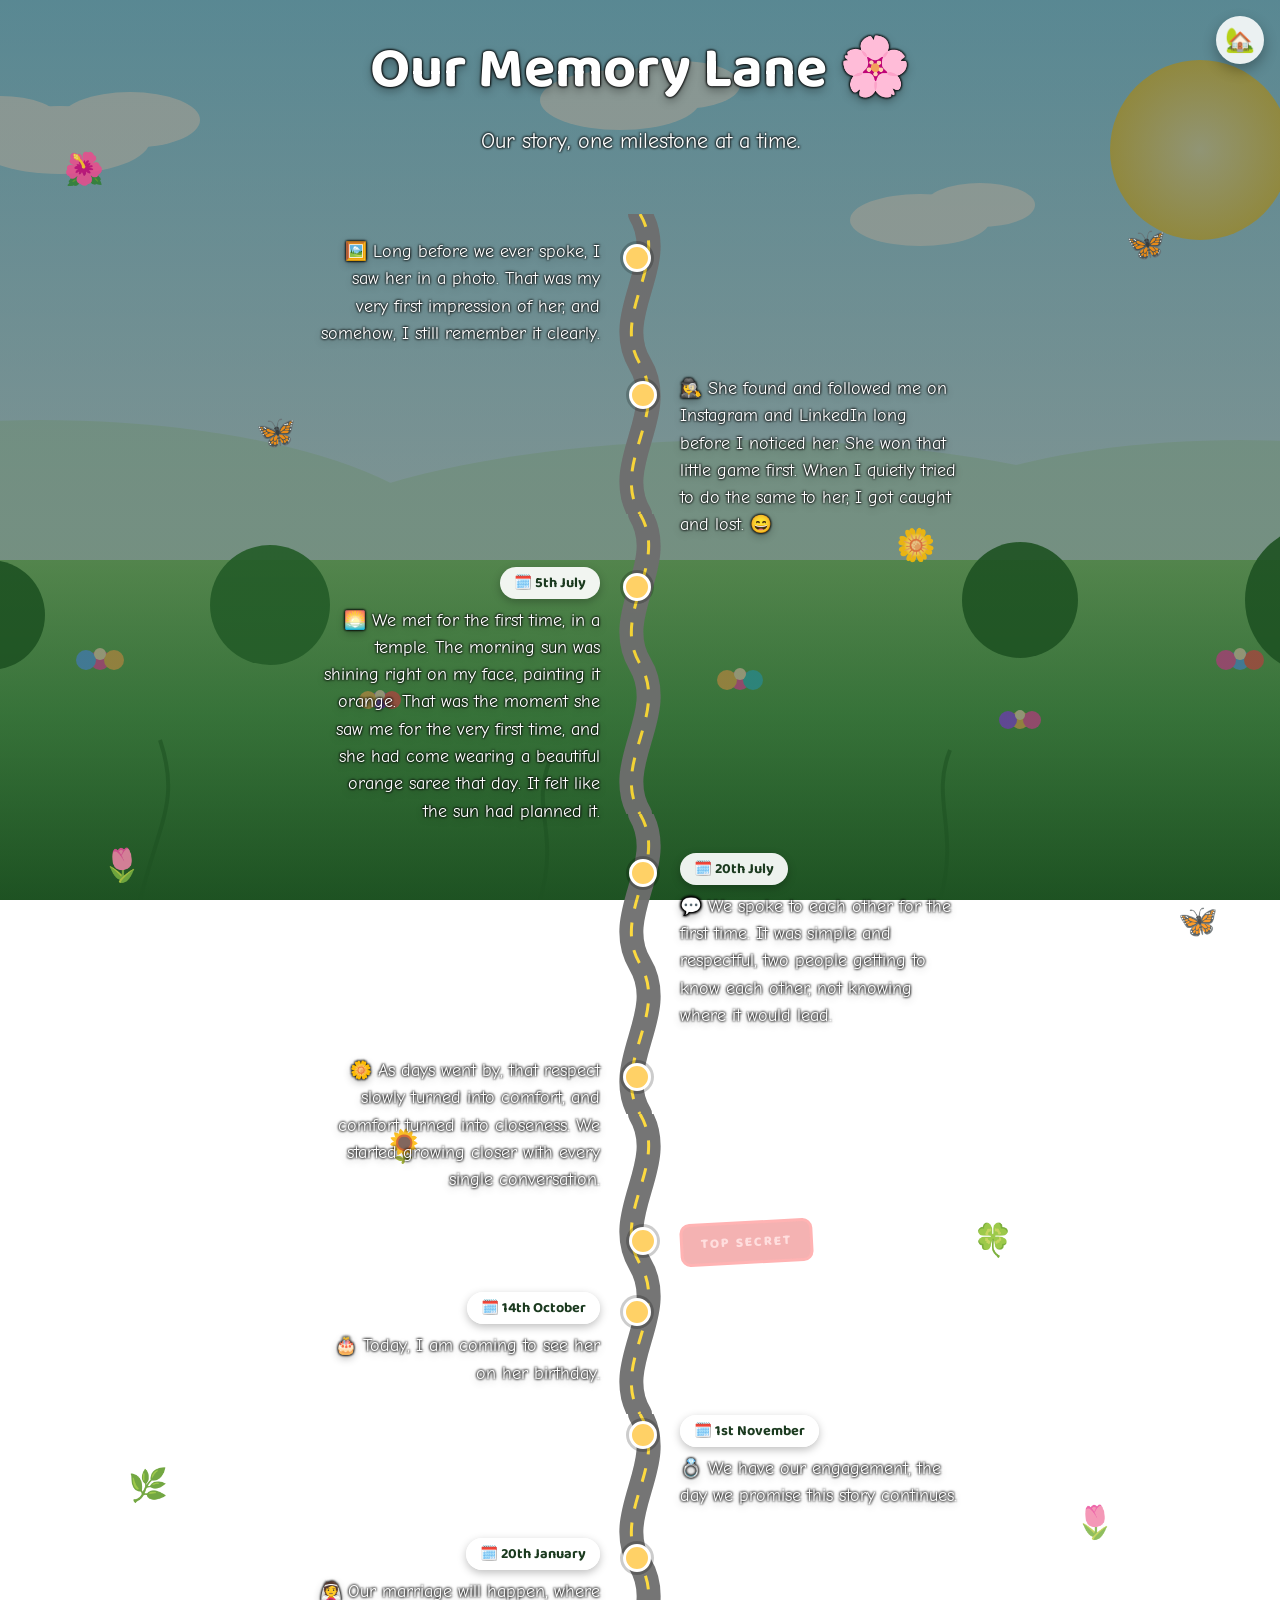
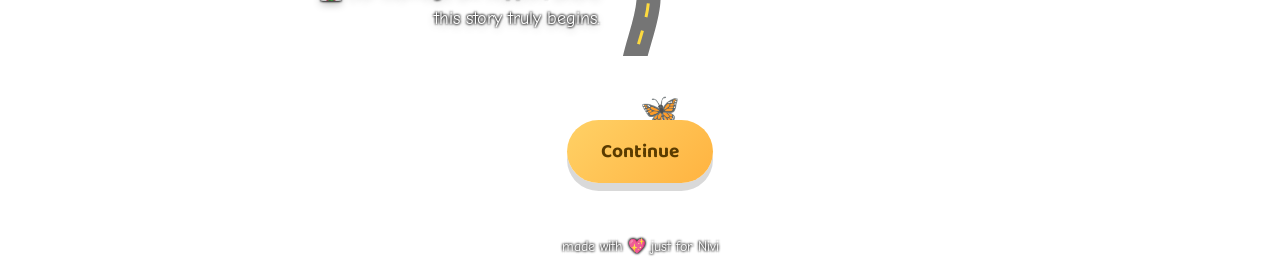
==== memories.html @ 4aebb15e "Add Nivedha's birthday + proposal wonderland site" ====
<!DOCTYPE html>
<html lang="en">
<head>
<meta charset="UTF-8" />
<meta name="viewport" content="width=device-width, initial-scale=1.0" />
<title>Our Memory Lane 🌸</title>
<link rel="stylesheet" href="css/style.css" />
</head>
<body>
  <a class="home-icon-btn" href="index.html" aria-label="Home">🏡</a>
  <span class="floaty" style="top:8%; left:5%;">🌺</span>
  <span class="floaty" style="top:12%; left:88%; animation-delay: 1s;">🦋</span>
  <span class="floaty" style="top:22%; left:20%; animation-delay: 1.8s;">🦋</span>
  <span class="floaty" style="top:28%; left:70%; animation-delay: 0.6s;">🌼</span>
  <span class="floaty" style="top:45%; left:8%; animation-delay: 2.2s;">🌷</span>
  <span class="floaty" style="top:48%; left:92%; animation-delay: 1.4s;">🦋</span>
  <span class="floaty" style="top:60%; left:30%; animation-delay: 0.9s;">🌻</span>
  <span class="floaty" style="top:65%; left:76%; animation-delay: 2.6s;">🍀</span>
  <span class="floaty" style="top:78%; left:10%; animation-delay: 2s;">🌿</span>
  <span class="floaty" style="top:80%; left:84%; animation-delay: 1.3s;">🌷</span>
  <span class="floaty" style="top:90%; left:50%; animation-delay: 0.3s;">🦋</span>

  <h1 class="wonder-title">Our Memory Lane 🌸</h1>
  <p class="wonder-subtitle">Our story, one milestone at a time.</p>

  <div class="timeline">
    <div class="timeline-item">
      <div class="timeline-content">
        <p>🖼️ Long before we ever spoke, I saw her in a photo. That was my very first impression
          of her, and somehow, I still remember it clearly.</p>
      </div>
    </div>

    <div class="timeline-item">
      <div class="timeline-content">
        <p>🕵️‍♀️ She found and followed me on Instagram and LinkedIn long before I noticed her.
          She won that little game first. When I quietly tried to do the same to her, I got caught
          and lost. 😄</p>
      </div>
    </div>

    <div class="timeline-item">
      <div class="timeline-content">
        <span class="timeline-date">🗓️ 5th July</span>
        <p>🌅 We met for the first time, in a temple. The morning sun was shining
          right on my face, painting it orange. That was the moment she saw me for the very first
          time, and she had come wearing a beautiful orange saree that day. It felt like the sun
          had planned it.</p>
      </div>
    </div>

    <div class="timeline-item">
      <div class="timeline-content">
        <span class="timeline-date">🗓️ 20th July</span>
        <p>💬 We spoke to each other for the first time. It was simple and
          respectful, two people getting to know each other, not knowing where it would lead.</p>
      </div>
    </div>

    <div class="timeline-item">
      <div class="timeline-content">
        <p>🌼 As days went by, that respect slowly turned into comfort, and comfort turned into
          closeness. We started growing closer with every single conversation.</p>
      </div>
    </div>

    <div class="timeline-item">
      <div class="timeline-content">
        <button type="button" class="secret-trigger" id="secret-trigger">Top Secret</button>
        <div class="secret-form" id="secret-form">
          <input type="password" inputmode="numeric" pattern="[0-9]*" maxlength="4" id="secret-password" class="secret-input" placeholder="4-digit code" />
          <button type="button" class="btn btn-next" id="secret-submit" style="padding:10px 20px; font-size:1rem;">Unlock</button>
          <p class="secret-error" id="secret-error" style="display:none;">Wrong password, try again.</p>
        </div>
        <div class="secret-content" id="secret-content">
          <span class="timeline-date">🗓️ 6th September</span>
          <p>🕵️ Our secret meet of Bangalore... 💕</p>
        </div>
      </div>
    </div>

    <div class="timeline-item">
      <div class="timeline-content">
        <span class="timeline-date">🗓️ 14th October</span>
        <p>🎂 Today, I am coming to see her on her birthday.</p>
      </div>
    </div>

    <div class="timeline-item">
      <div class="timeline-content">
        <span class="timeline-date">🗓️ 1st November</span>
        <p>💍 We have our engagement, the day we promise this story continues.</p>
      </div>
    </div>

    <div class="timeline-item">
      <div class="timeline-content">
        <span class="timeline-date">🗓️ 20th January</span>
        <p>👰 Our marriage will happen, where this story truly begins.</p>
      </div>
    </div>
  </div>

  <div class="wonder-card">
    <div class="button-row">
      <a class="btn btn-next" href="birthday.html">Continue</a>
    </div>
  </div>

  <footer class="wonder-footer">made with 💖 just for Nivi</footer>

  <script src="js/transitions.js"></script>
  <script>
    const secretTrigger = document.getElementById('secret-trigger');
    const secretForm = document.getElementById('secret-form');
    const secretContent = document.getElementById('secret-content');
    const secretPassword = document.getElementById('secret-password');
    const secretSubmit = document.getElementById('secret-submit');
    const secretError = document.getElementById('secret-error');
    const SECRET_PASSWORD = '0507';

    secretTrigger.addEventListener('click', () => {
      secretForm.style.display = 'flex';
      secretTrigger.style.display = 'none';
      secretPassword.focus();
    });

    function tryUnlock() {
      if (secretPassword.value.trim() === SECRET_PASSWORD) {
        secretForm.style.display = 'none';
        secretContent.classList.add('revealed');
      } else {
        secretError.style.display = 'block';
        secretPassword.value = '';
        secretPassword.focus();
      }
    }

    secretSubmit.addEventListener('click', tryUnlock);
    secretPassword.addEventListener('keydown', (evt) => {
      if (evt.key === 'Enter') {
        evt.preventDefault();
        tryUnlock();
      }
    });
  </script>
</body>
</html>
---- css/style.css ----
/* ===========================================================
   Wonderland Birthday + Proposal Site — shared theme
   =========================================================== */

@import url('https://fonts.googleapis.com/css2?family=Baloo+2:wght@500;700;800&family=Comic+Neue:wght@400;700&display=swap');

:root {
  --pink: #ff6fb5;
  --purple: #a66bff;
  --teal: #4ad7d1;
  --gold: #ffd166;
  --coral: #ff7a66;
  --sky: #aee9ff;
  --leaf: #4caf50;
  --leaf-dark: #2e7d32;
  --ink: #1b3a1f;
  --cream: #fbfff2;

  --gradient-rainbow: linear-gradient(
    to bottom,
    #bdeaff 0%,
    #d8f3c0 32%,
    #9bd98a 55%,
    #5cb85c 75%,
    #2e7d32 100%
  );
}

* {
  box-sizing: border-box;
}

html, body {
  margin: 0;
  padding: 0;
  min-height: 100%;
}

body {
  font-family: 'Comic Neue', 'Baloo 2', cursive, sans-serif;
  color: var(--cream);
  background:
    linear-gradient(rgba(10, 30, 15, 0.45), rgba(10, 30, 15, 0.45)),
    url('../assets/garden-bg.svg');
  background-size: cover;
  background-position: center bottom;
  background-repeat: no-repeat;
  background-attachment: fixed;
  animation: pageEnter 0.8s ease both;
  min-height: 100vh;
  width: 100%;
  overflow-x: hidden;
  display: flex;
  flex-direction: column;
  align-items: center;
  justify-content: center;
  text-align: center;
  padding: 24px 16px;
  position: relative;
}

/* Page enter / leave transition */
@keyframes pageEnter {
  from { opacity: 0; transform: translateY(18px) scale(0.98); }
  to { opacity: 1; transform: translateY(0) scale(1); }
}

body.page-leaving {
  animation: pageLeave 0.38s ease forwards !important;
  pointer-events: none;
}

@keyframes pageLeave {
  from { opacity: 1; transform: translateY(0) scale(1); }
  to { opacity: 0; transform: translateY(-18px) scale(0.98); }
}

h1, h2, h3 {
  font-family: 'Baloo 2', cursive;
  color: #ffffff;
  text-shadow:
    -1px -1px 2px rgba(0, 0, 0, 0.6),
    1px -1px 2px rgba(0, 0, 0, 0.6),
    -1px 1px 2px rgba(0, 0, 0, 0.6),
    1px 1px 2px rgba(0, 0, 0, 0.6),
    0 4px 10px rgba(0, 0, 0, 0.35);
}

.wonder-title {
  font-size: clamp(2rem, 6vw, 3.6rem);
  margin: 0 0 12px;
}

.wonder-subtitle {
  font-size: clamp(1rem, 2.6vw, 1.4rem);
  color: #ffffff;
  text-shadow:
    -1px -1px 2px rgba(0, 0, 0, 0.55),
    1px -1px 2px rgba(0, 0, 0, 0.55),
    -1px 1px 2px rgba(0, 0, 0, 0.55),
    1px 1px 2px rgba(0, 0, 0, 0.55);
  margin: 0 0 32px;
}

/* Floating decorative sparkles / clouds, reused across pages */
.floaty {
  position: absolute;
  font-size: 2rem;
  opacity: 0.85;
  animation: bob 6s ease-in-out infinite;
  pointer-events: none;
  user-select: none;
  z-index: 0;
}

@keyframes bob {
  0%, 100% { transform: translateY(0) rotate(0deg); }
  50% { transform: translateY(-24px) rotate(8deg); }
}

@keyframes sparkle {
  0%, 100% { opacity: 0.4; transform: scale(0.9); }
  50% { opacity: 1; transform: scale(1.15); }
}

/* Content block, no box, blends straight into the page */
.wonder-card {
  position: relative;
  z-index: 1;
  max-width: 600px;
  width: 100%;
  margin: 22px 0;
  padding: 0 8px;
}

.wonder-card p {
  font-size: 1.2rem;
  line-height: 1.6;
  color: #ffffff;
  text-shadow:
    -1px -1px 2px rgba(0, 0, 0, 0.55),
    1px -1px 2px rgba(0, 0, 0, 0.55),
    -1px 1px 2px rgba(0, 0, 0, 0.55),
    1px 1px 2px rgba(0, 0, 0, 0.55),
    0 3px 8px rgba(0, 0, 0, 0.3);
  margin: 0;
}

/* Roadmap / timeline layout for the memory lane page */
.timeline {
  position: relative;
  z-index: 1;
  max-width: 720px;
  width: 100%;
  margin: 28px auto;
  padding: 10px 0;
}

/* The winding "road trip" line running down the middle */
.timeline::before {
  content: '';
  position: absolute;
  left: 50%;
  top: 0;
  bottom: 0;
  width: 60px;
  background-image: url('../assets/road-pattern.svg');
  background-repeat: repeat-y;
  background-size: 60px 300px;
  transform: translateX(-50%);
  opacity: 0.95;
}

.timeline-item {
  position: relative;
  width: 50%;
  padding: 14px 40px;
  box-sizing: border-box;
}

.timeline-item:nth-child(odd) {
  left: 0;
  text-align: right;
}

.timeline-item:nth-child(even) {
  left: 50%;
  text-align: left;
}

.timeline-item::after {
  content: '';
  position: absolute;
  top: 20px;
  width: 22px;
  height: 22px;
  border-radius: 50%;
  background: var(--gold);
  border: 3px solid #ffffff;
  box-shadow: 0 0 0 3px rgba(0, 0, 0, 0.2);
  z-index: 2;
}

.timeline-item:nth-child(odd)::after {
  right: -11px;
}

.timeline-item:nth-child(even)::after {
  left: -11px;
}

.timeline-date {
  display: inline-block;
  background: rgba(255, 255, 255, 0.92);
  color: var(--ink);
  font-family: 'Baloo 2', cursive;
  font-weight: 700;
  font-size: 0.9rem;
  padding: 4px 14px;
  border-radius: 999px;
  margin-bottom: 8px;
  box-shadow: 0 3px 8px rgba(0, 0, 0, 0.25);
}

.timeline-content p {
  font-size: 1.1rem;
  line-height: 1.55;
  color: #ffffff;
  text-shadow:
    -1px -1px 2px rgba(0, 0, 0, 0.55),
    1px -1px 2px rgba(0, 0, 0, 0.55),
    -1px 1px 2px rgba(0, 0, 0, 0.55),
    1px 1px 2px rgba(0, 0, 0, 0.55),
    0 3px 8px rgba(0, 0, 0, 0.3);
  margin: 0;
}

/* Top secret timeline item: visible trigger, hidden content until unlocked */
.secret-trigger {
  display: inline-block;
  font-family: 'Baloo 2', cursive;
  font-weight: 800;
  letter-spacing: 2px;
  text-transform: uppercase;
  color: #ffdede;
  background: rgba(224, 36, 36, 0.35);
  border: 3px solid #ffb3b3;
  border-radius: 10px;
  padding: 8px 18px;
  cursor: pointer;
  transform: rotate(-3deg);
}

.secret-trigger:hover {
  transform: rotate(0deg) scale(1.04);
}

.secret-form {
  display: none;
  margin-top: 12px;
  flex-wrap: wrap;
  gap: 8px;
  align-items: center;
  justify-content: inherit;
}

.secret-input {
  font-family: 'Baloo 2', cursive;
  font-size: 1.1rem;
  padding: 10px 14px;
  border-radius: 10px;
  border: none;
  width: 130px;
  text-align: center;
  letter-spacing: 4px;
}

.secret-error {
  width: 100%;
  color: #ffd1d1;
  font-size: 0.9rem;
  margin: 4px 0 0;
}

.secret-content {
  display: none;
  margin-top: 12px;
}

.secret-content.revealed {
  display: block;
}

/* Looping name swap (Nivedha <-> Nivi) */
.name-loop {
  display: inline-block;
  transition: opacity 0.5s ease;
}

/* Buttons */
.btn {
  font-family: 'Baloo 2', cursive;
  font-size: 1.2rem;
  font-weight: 700;
  padding: 16px 34px;
  border: none;
  border-radius: 999px;
  cursor: pointer;
  margin: 10px;
  text-decoration: none;
  display: inline-block;
  box-shadow: 0 8px 0 rgba(0, 0, 0, 0.15);
  transition: transform 0.15s ease, box-shadow 0.15s ease;
}

.btn:active {
  transform: translateY(6px);
  box-shadow: 0 2px 0 rgba(0, 0, 0, 0.15);
}

.btn-yes {
  background: linear-gradient(135deg, #7af7a0, #2bd673);
  color: #0d4a26;
  animation: pulse 1.6s ease-in-out infinite;
}

.btn-yes:hover {
  transform: scale(1.08);
}

/* Fixed top-right home icon (logo only, no label) */
.home-icon-btn {
  position: fixed;
  top: 16px;
  right: 16px;
  z-index: 950;
  width: 48px;
  height: 48px;
  border-radius: 50%;
  display: flex;
  align-items: center;
  justify-content: center;
  background: rgba(255, 255, 255, 0.88);
  font-size: 1.5rem;
  text-decoration: none;
  box-shadow: 0 6px 14px rgba(0, 0, 0, 0.3);
  transition: transform 0.2s ease;
}

.home-icon-btn:hover {
  transform: scale(1.1);
}

/* Subtle skip link */
.skip-link {
  display: inline-block;
  margin-top: 6px;
  font-size: 0.95rem;
  color: #ffffff;
  text-shadow:
    -1px -1px 2px rgba(0, 0, 0, 0.55),
    1px -1px 2px rgba(0, 0, 0, 0.55),
    -1px 1px 2px rgba(0, 0, 0, 0.55),
    1px 1px 2px rgba(0, 0, 0, 0.55);
  text-decoration: none;
  opacity: 0.85;
  cursor: pointer;
}

.skip-link:hover {
  opacity: 1;
}

@keyframes pulse {
  0%, 100% { box-shadow: 0 8px 0 rgba(0,0,0,0.15), 0 0 0 0 rgba(43, 214, 115, 0.6); }
  50% { box-shadow: 0 8px 0 rgba(0,0,0,0.15), 0 0 0 14px rgba(43, 214, 115, 0); }
}

.btn-no {
  background: linear-gradient(135deg, #ff9a9a, #ff5c5c);
  color: #5c0d0d;
  z-index: 50;
}

.btn-next {
  background: linear-gradient(135deg, var(--gold), #ffb340);
  color: #5a3b00;
}

.btn-next:hover {
  transform: scale(1.06);
}

.btn-home {
  background: linear-gradient(135deg, #cfe8ff, #8fc9ff);
  color: #0d3a5a;
}

.btn-home:hover {
  transform: scale(1.06);
}

.btn[disabled] {
  opacity: 0.4;
  cursor: not-allowed;
  animation: none;
}

.button-row {
  display: flex;
  flex-wrap: wrap;
  justify-content: center;
  align-items: center;
  gap: 8px;
  position: relative;
  min-height: 90px;
}

.button-row-stack {
  display: flex;
  flex-direction: column;
  align-items: center;
  justify-content: flex-start;
  gap: 4px;
  position: relative;
  min-height: 170px;
}

/* Confetti particle */
.confetti-piece {
  position: fixed;
  top: -5vh;
  z-index: 999;
  pointer-events: none;
  will-change: transform, opacity;
  animation-name: confetti-fall;
  animation-timing-function: ease-in;
  animation-fill-mode: forwards;
}

@keyframes confetti-fall {
  0% {
    transform: translateY(0) rotate(0deg);
    opacity: 1;
  }
  100% {
    transform: translateY(110vh) rotate(540deg);
    opacity: 0.9;
  }
}

/* Reveal overlay (proposal page) */
.reveal-overlay {
  position: fixed;
  inset: 0;
  display: none;
  align-items: center;
  justify-content: center;
  background: radial-gradient(circle at center, rgba(166, 107, 255, 0.96), rgba(58, 43, 86, 0.98));
  z-index: 900;
  text-align: center;
  padding: 24px;
  overflow: hidden;
}

.reveal-content {
  position: relative;
  z-index: 2;
}

.reveal-overlay.show {
  display: flex;
  animation: fadeIn 0.6s ease;
}

@keyframes fadeIn {
  from { opacity: 0; }
  to { opacity: 1; }
}

.reveal-ring {
  font-size: 5rem;
  display: block;
  animation: ringSpin 2.4s ease-in-out infinite;
  margin-bottom: 12px;
}

@keyframes ringSpin {
  0%, 100% { transform: rotate(-12deg) scale(1); }
  50% { transform: rotate(12deg) scale(1.1); }
}

.reveal-text {
  color: var(--cream);
  font-family: 'Baloo 2', cursive;
  font-size: clamp(1.6rem, 5vw, 2.6rem);
  margin: 8px 0;
  text-shadow: 0 3px 0 rgba(0,0,0,0.25);
}

/* Decorative nickname watermark scattered across the reveal screen */
.nickname-wall {
  position: absolute;
  inset: 0;
  z-index: 1;
  pointer-events: none;
}

.nickname-wall span {
  position: absolute;
  font-family: 'Baloo 2', cursive;
  font-size: clamp(1rem, 3vw, 1.6rem);
  font-weight: 700;
  color: rgba(255, 255, 255, 0.3);
  text-transform: capitalize;
  white-space: nowrap;
}

footer.wonder-footer {
  margin-top: 20px;
  font-size: 0.9rem;
  color: #ffffff;
  text-shadow:
    -1px -1px 2px rgba(0, 0, 0, 0.55),
    1px -1px 2px rgba(0, 0, 0, 0.55),
    -1px 1px 2px rgba(0, 0, 0, 0.55),
    1px 1px 2px rgba(0, 0, 0, 0.55);
  opacity: 0.95;
  position: relative;
  z-index: 1;
}

/* Birthday cake (pure CSS) */
.cake {
  position: relative;
  width: 180px;
  margin: 20px auto 40px;
}

.cake .layer {
  background: var(--coral);
  border-radius: 14px;
  margin: 0 auto;
}

.cake .layer-bottom {
  width: 180px;
  height: 50px;
  background: #ffb6c9;
}

.cake .layer-middle {
  width: 140px;
  height: 40px;
  background: #ff8fb3;
  margin-top: -6px;
}

.cake .layer-top {
  width: 100px;
  height: 34px;
  background: #ff6fb5;
  margin-top: -6px;
}

.candle {
  position: absolute;
  top: -46px;
  left: 50%;
  transform: translateX(-50%);
  width: 6px;
  height: 36px;
  background: var(--gold);
  border-radius: 3px;
}

.flame {
  position: absolute;
  top: -16px;
  left: 50%;
  transform: translateX(-50%);
  width: 10px;
  height: 16px;
  background: radial-gradient(circle, #fff6a0, #ff7a00);
  border-radius: 50% 50% 50% 50% / 60% 60% 40% 40%;
  animation: flicker 0.6s ease-in-out infinite alternate;
}

@keyframes flicker {
  0% { transform: translateX(-50%) scale(1) rotate(-3deg); }
  100% { transform: translateX(-50%) scale(1.15) rotate(3deg); }
}

/* Balloons */
.balloons {
  position: fixed;
  inset: 0;
  pointer-events: none;
  overflow: hidden;
  z-index: 0;
}

.balloon {
  position: absolute;
  bottom: -120px;
  font-size: 3.2rem;
  animation: floatUp 9s linear infinite;
}

@keyframes floatUp {
  0% { transform: translateY(0) translateX(0); opacity: 1; }
  100% { transform: translateY(-120vh) translateX(20px); opacity: 0.9; }
}

@media (max-width: 480px) {
  body {
    background-attachment: scroll;
  }
  .wonder-card {
    padding: 0 6px;
  }
  .wonder-card p {
    font-size: 1.05rem;
  }
  .btn {
    font-size: 1rem;
    padding: 12px 22px;
  }
  .floaty {
    font-size: 1.4rem;
  }
  .cake {
    width: 150px;
  }
  .cake .layer-bottom {
    width: 150px;
  }
  .home-icon-btn {
    width: 40px;
    height: 40px;
    font-size: 1.2rem;
    top: 10px;
    right: 10px;
  }
  .timeline::before {
    left: 20px;
    width: 36px;
    background-size: 36px 180px;
  }
  .timeline-item {
    width: 100%;
    left: 0 !important;
    text-align: left !important;
    padding: 14px 16px 14px 48px;
  }
  .timeline-item::after {
    left: 11px !important;
    right: auto !important;
  }
}
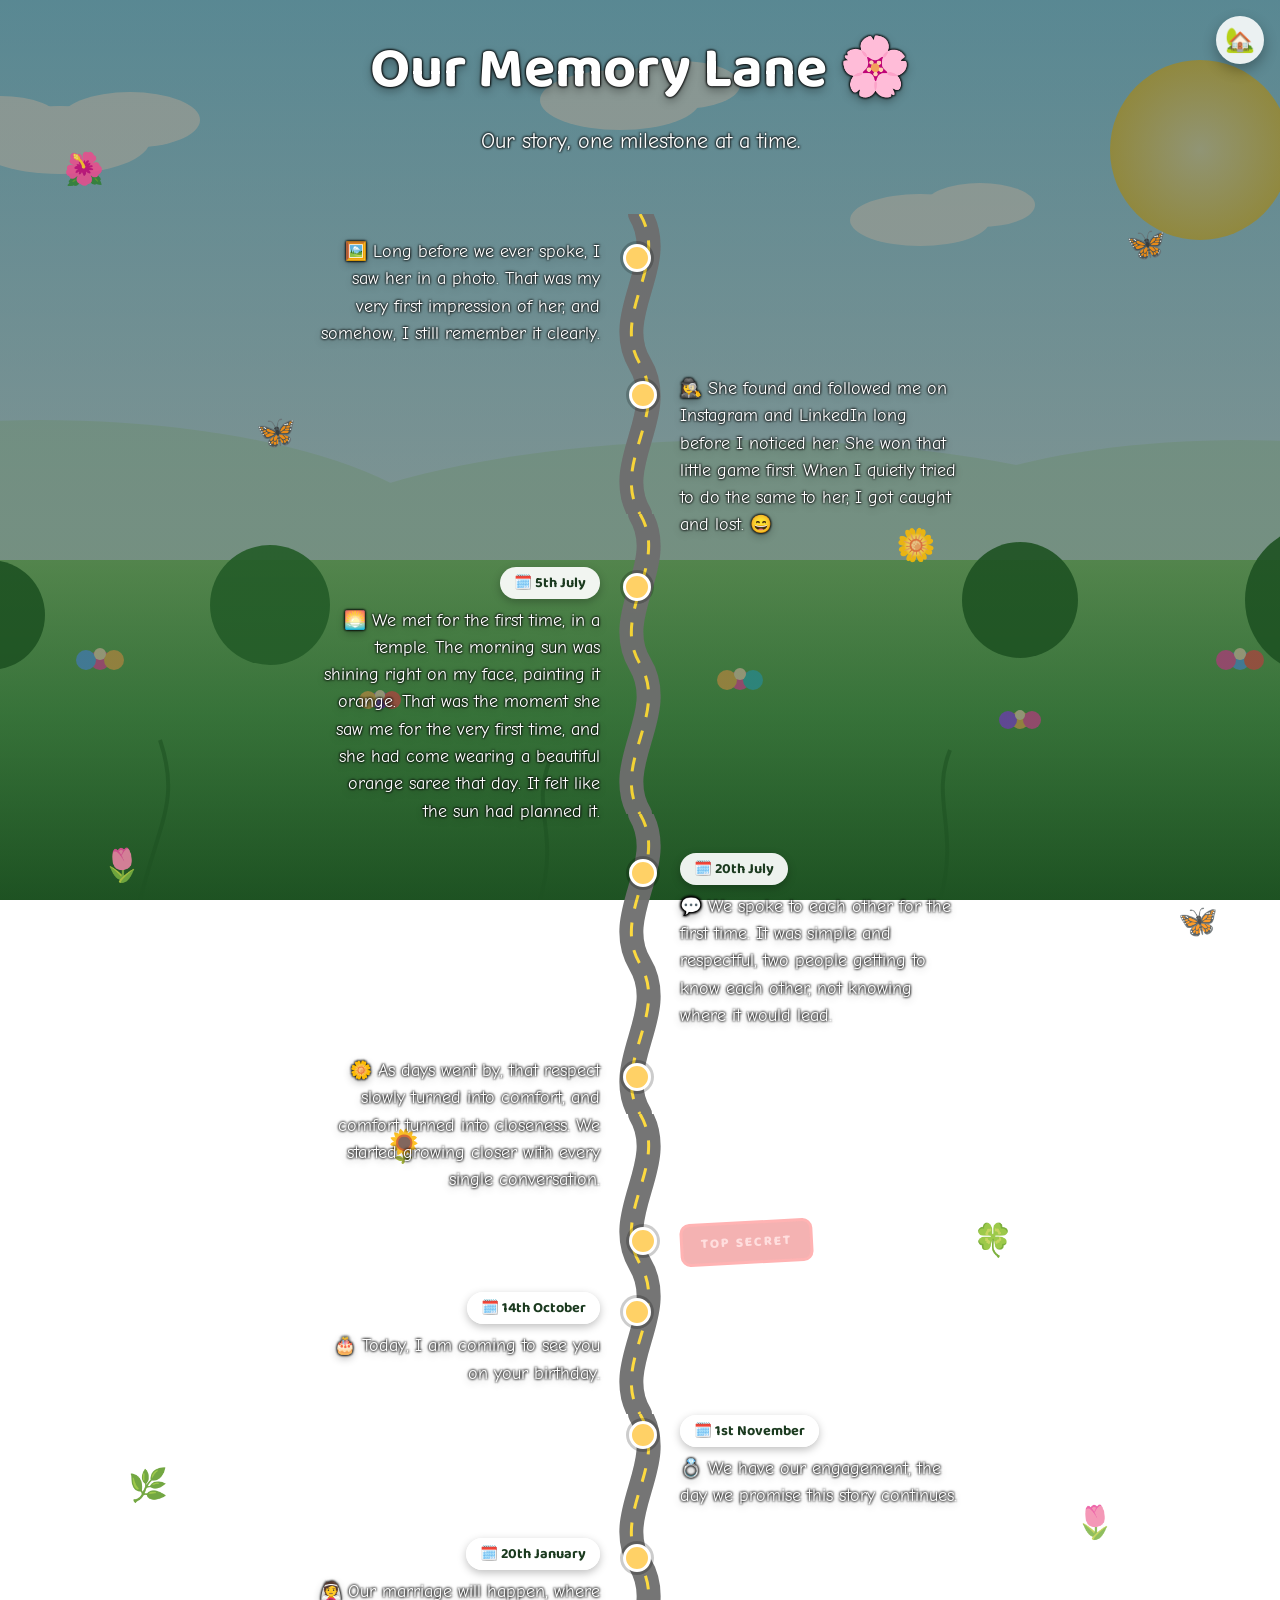
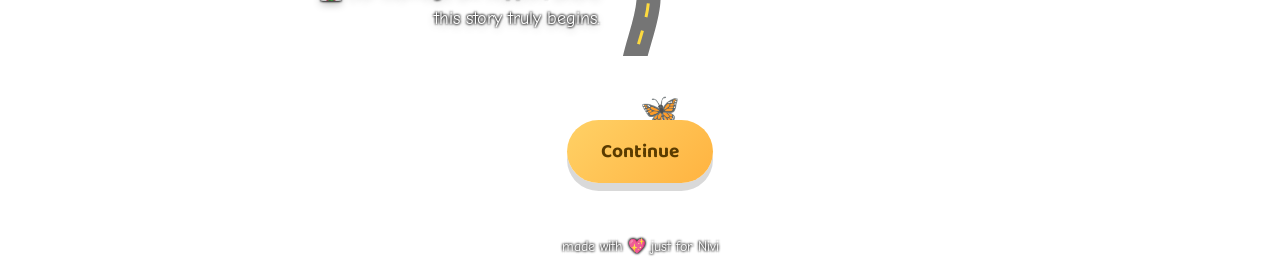
==== commit d96e38a2: "Tweak nickname watermark, add secret hint, redesign memory timeline" ====
--- a/memories.html
+++ b/memories.html
@@ -68,6 +68,7 @@
       <div class="timeline-content">
         <button type="button" class="secret-trigger" id="secret-trigger">Top Secret</button>
         <div class="secret-form" id="secret-form">
+          <p class="secret-hint">Hint: "Na unna vida vellai ah therinja day"</p>
           <input type="password" inputmode="numeric" pattern="[0-9]*" maxlength="4" id="secret-password" class="secret-input" placeholder="4-digit code" />
           <button type="button" class="btn btn-next" id="secret-submit" style="padding:10px 20px; font-size:1rem;">Unlock</button>
           <p class="secret-error" id="secret-error" style="display:none;">Wrong password, try again.</p>
@@ -82,7 +83,7 @@
     <div class="timeline-item">
       <div class="timeline-content">
         <span class="timeline-date">🗓️ 14th October</span>
-        <p>🎂 Today, I am coming to see her on her birthday.</p>
+        <p>🎂 Today, I am coming to see you on your birthday.</p>
       </div>
     </div>
 
--- a/css/style.css
+++ b/css/style.css
@@ -264,6 +264,20 @@
   justify-content: inherit;
 }
 
+.secret-hint {
+  width: 100%;
+  font-size: 0.9rem;
+  font-style: italic;
+  color: #ffffff;
+  opacity: 0.85;
+  text-shadow:
+    -1px -1px 2px rgba(0, 0, 0, 0.5),
+    1px -1px 2px rgba(0, 0, 0, 0.5),
+    -1px 1px 2px rgba(0, 0, 0, 0.5),
+    1px 1px 2px rgba(0, 0, 0, 0.5);
+  margin: 0 0 4px;
+}
+
 .secret-input {
   font-family: 'Baloo 2', cursive;
   font-size: 1.1rem;
@@ -511,7 +525,13 @@
   font-family: 'Baloo 2', cursive;
   font-size: clamp(1rem, 3vw, 1.6rem);
   font-weight: 700;
-  color: rgba(255, 255, 255, 0.3);
+  color: #ffffff;
+  opacity: 0.28;
+  text-shadow:
+    -1px -1px 2px rgba(0, 0, 0, 0.2),
+    1px -1px 2px rgba(0, 0, 0, 0.2),
+    -1px 1px 2px rgba(0, 0, 0, 0.2),
+    1px 1px 2px rgba(0, 0, 0, 0.2);
   text-transform: capitalize;
   white-space: nowrap;
 }
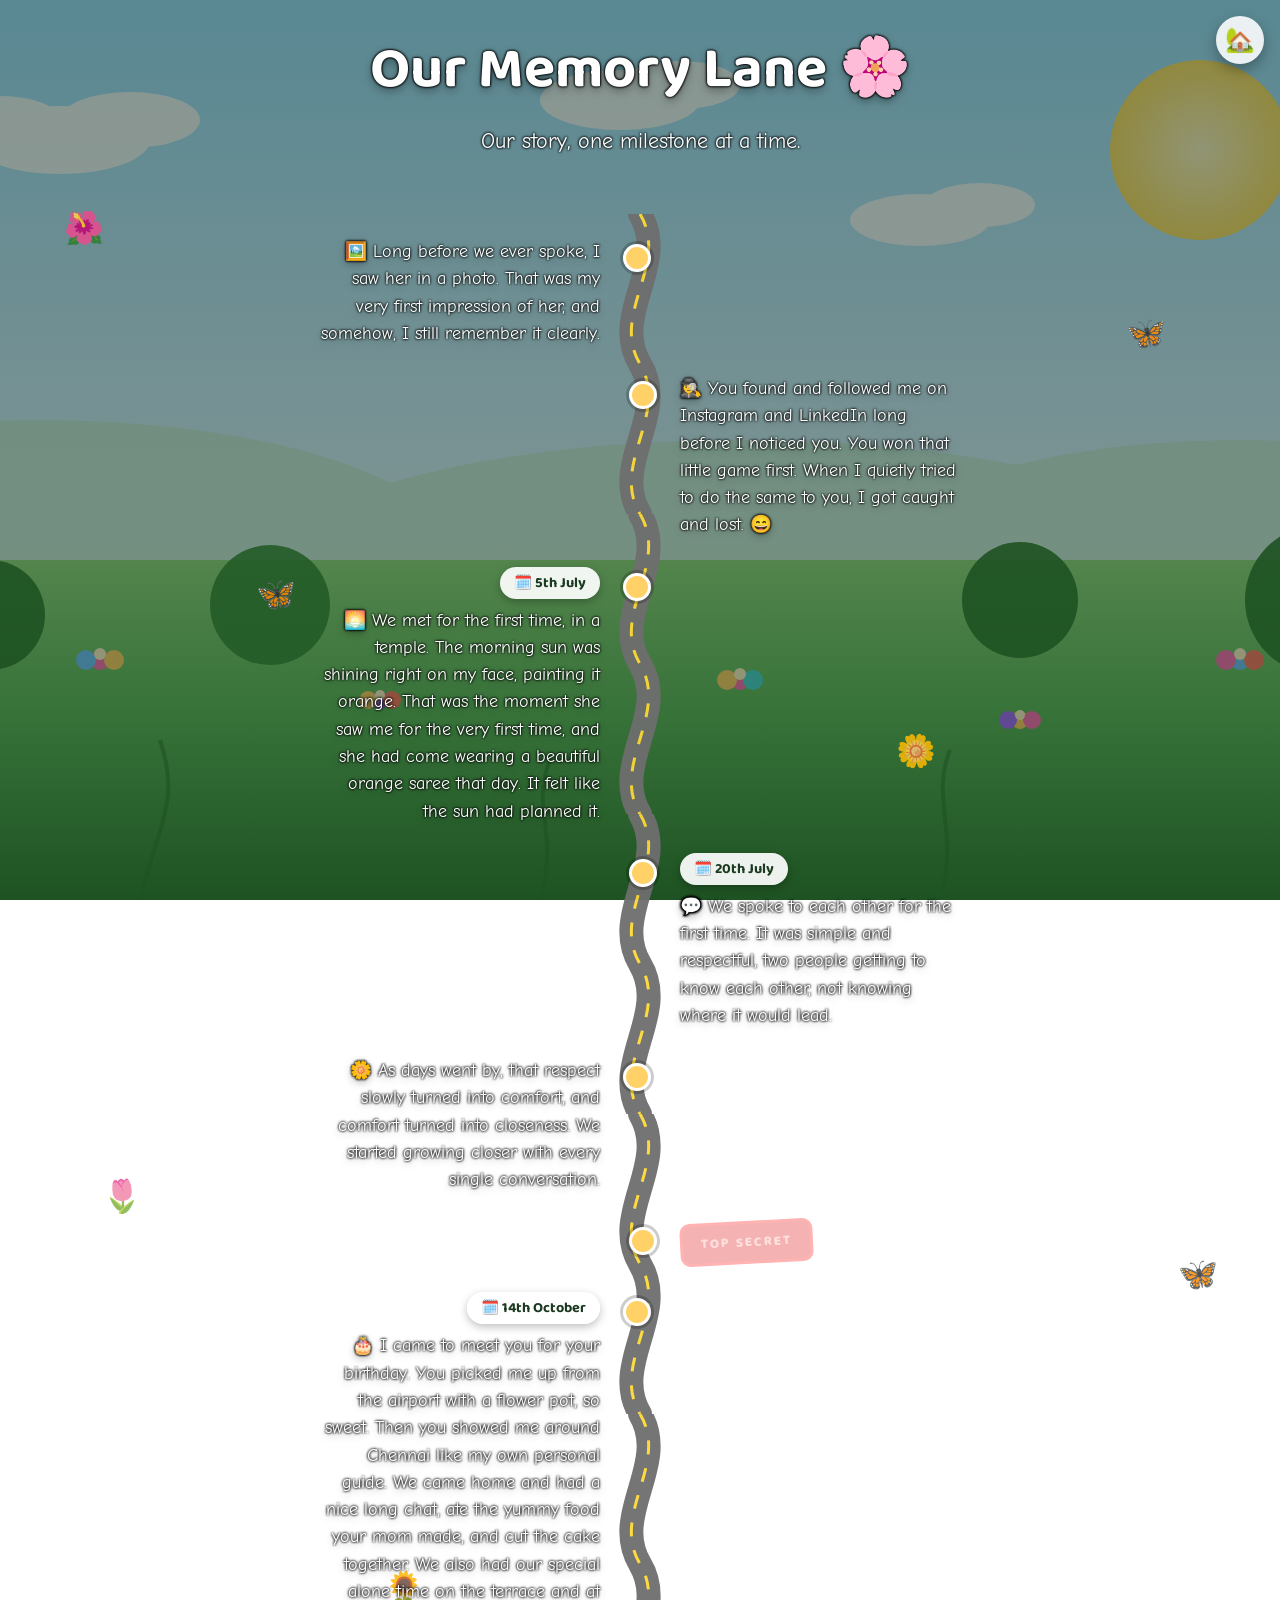
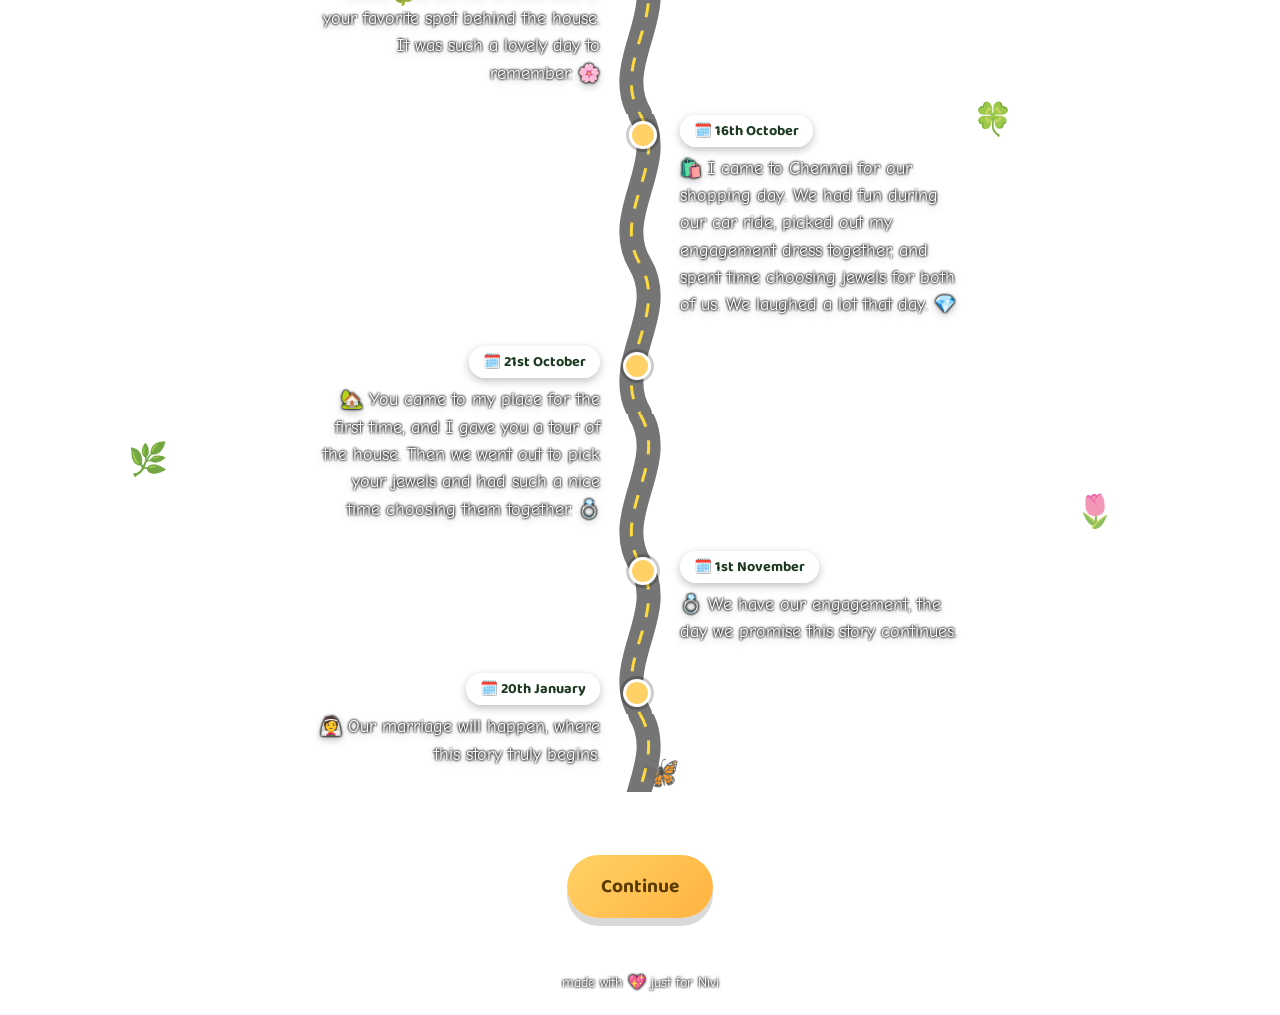
==== commit 6fa629c4: "Add secret freeze-and-click popup for proposal button, update timeline memories" ====
--- a/memories.html
+++ b/memories.html
@@ -33,8 +33,8 @@
 
     <div class="timeline-item">
       <div class="timeline-content">
-        <p>🕵️‍♀️ She found and followed me on Instagram and LinkedIn long before I noticed her.
-          She won that little game first. When I quietly tried to do the same to her, I got caught
+        <p>🕵️‍♀️ You found and followed me on Instagram and LinkedIn long before I noticed you.
+          You won that little game first. When I quietly tried to do the same to you, I got caught
           and lost. 😄</p>
       </div>
     </div>
@@ -75,7 +75,7 @@
         </div>
         <div class="secret-content" id="secret-content">
           <span class="timeline-date">🗓️ 6th September</span>
-          <p>🕵️ Our secret meet of Bangalore... 💕</p>
+          <p>🕵️ Our secret meetup on Bangalore... 💕</p>
         </div>
       </div>
     </div>
@@ -83,7 +83,21 @@
     <div class="timeline-item">
       <div class="timeline-content">
         <span class="timeline-date">🗓️ 14th October</span>
-        <p>🎂 Today, I am coming to see you on your birthday.</p>
+        <p>🎂 I came to meet you for your birthday. You picked me up from the airport with a flower pot, so sweet. Then you showed me around Chennai like my own personal guide. We came home and had a nice long chat, ate the yummy food your mom made, and cut the cake together. We also had our special alone time on the terrace and at your favorite spot behind the house. It was such a lovely day to remember. 🌸</p>
+      </div>
+    </div>
+
+    <div class="timeline-item">
+      <div class="timeline-content">
+        <span class="timeline-date">🗓️ 16th October</span>
+        <p>🛍️ I came to Chennai for our shopping day. We had fun during our car ride, picked out my engagement dress together, and spent time choosing jewels for both of us. We laughed a lot that day. 💎</p>
+      </div>
+    </div>
+
+    <div class="timeline-item">
+      <div class="timeline-content">
+        <span class="timeline-date">🗓️ 21st October</span>
+        <p>🏡 You came to my place for the first time, and I gave you a tour of the house. Then we went out to pick your jewels and had such a nice time choosing them together. 💍</p>
       </div>
     </div>
 
--- a/css/style.css
+++ b/css/style.css
@@ -512,6 +512,45 @@
   text-shadow: 0 3px 0 rgba(0,0,0,0.25);
 }
 
+/* Secret popup (proposal page, dev-only trigger) */
+.secret-popup-overlay {
+  position: fixed;
+  inset: 0;
+  display: none;
+  align-items: center;
+  justify-content: center;
+  background: rgba(58, 43, 86, 0.85);
+  z-index: 950;
+  padding: 24px;
+}
+
+.secret-popup-overlay.show {
+  display: flex;
+  animation: fadeIn 0.3s ease;
+}
+
+.secret-popup-box {
+  background: var(--cream, #fff8ef);
+  border-radius: 18px;
+  padding: 28px 24px;
+  max-width: 360px;
+  width: 100%;
+  text-align: center;
+  box-shadow: 0 12px 30px rgba(0, 0, 0, 0.35);
+}
+
+.secret-popup-text {
+  font-family: 'Baloo 2', cursive;
+  font-size: 1.3rem;
+  font-weight: 700;
+  color: #3a2b56;
+  margin: 0 0 18px;
+}
+
+.secret-popup-ok {
+  min-width: 120px;
+}
+
 /* Decorative nickname watermark scattered across the reveal screen */
 .nickname-wall {
   position: absolute;
@@ -548,6 +587,9 @@
   opacity: 0.95;
   position: relative;
   z-index: 1;
+  user-select: none;
+  -webkit-user-select: none;
+  -webkit-touch-callout: none;
 }
 
 /* Birthday cake (pure CSS) */
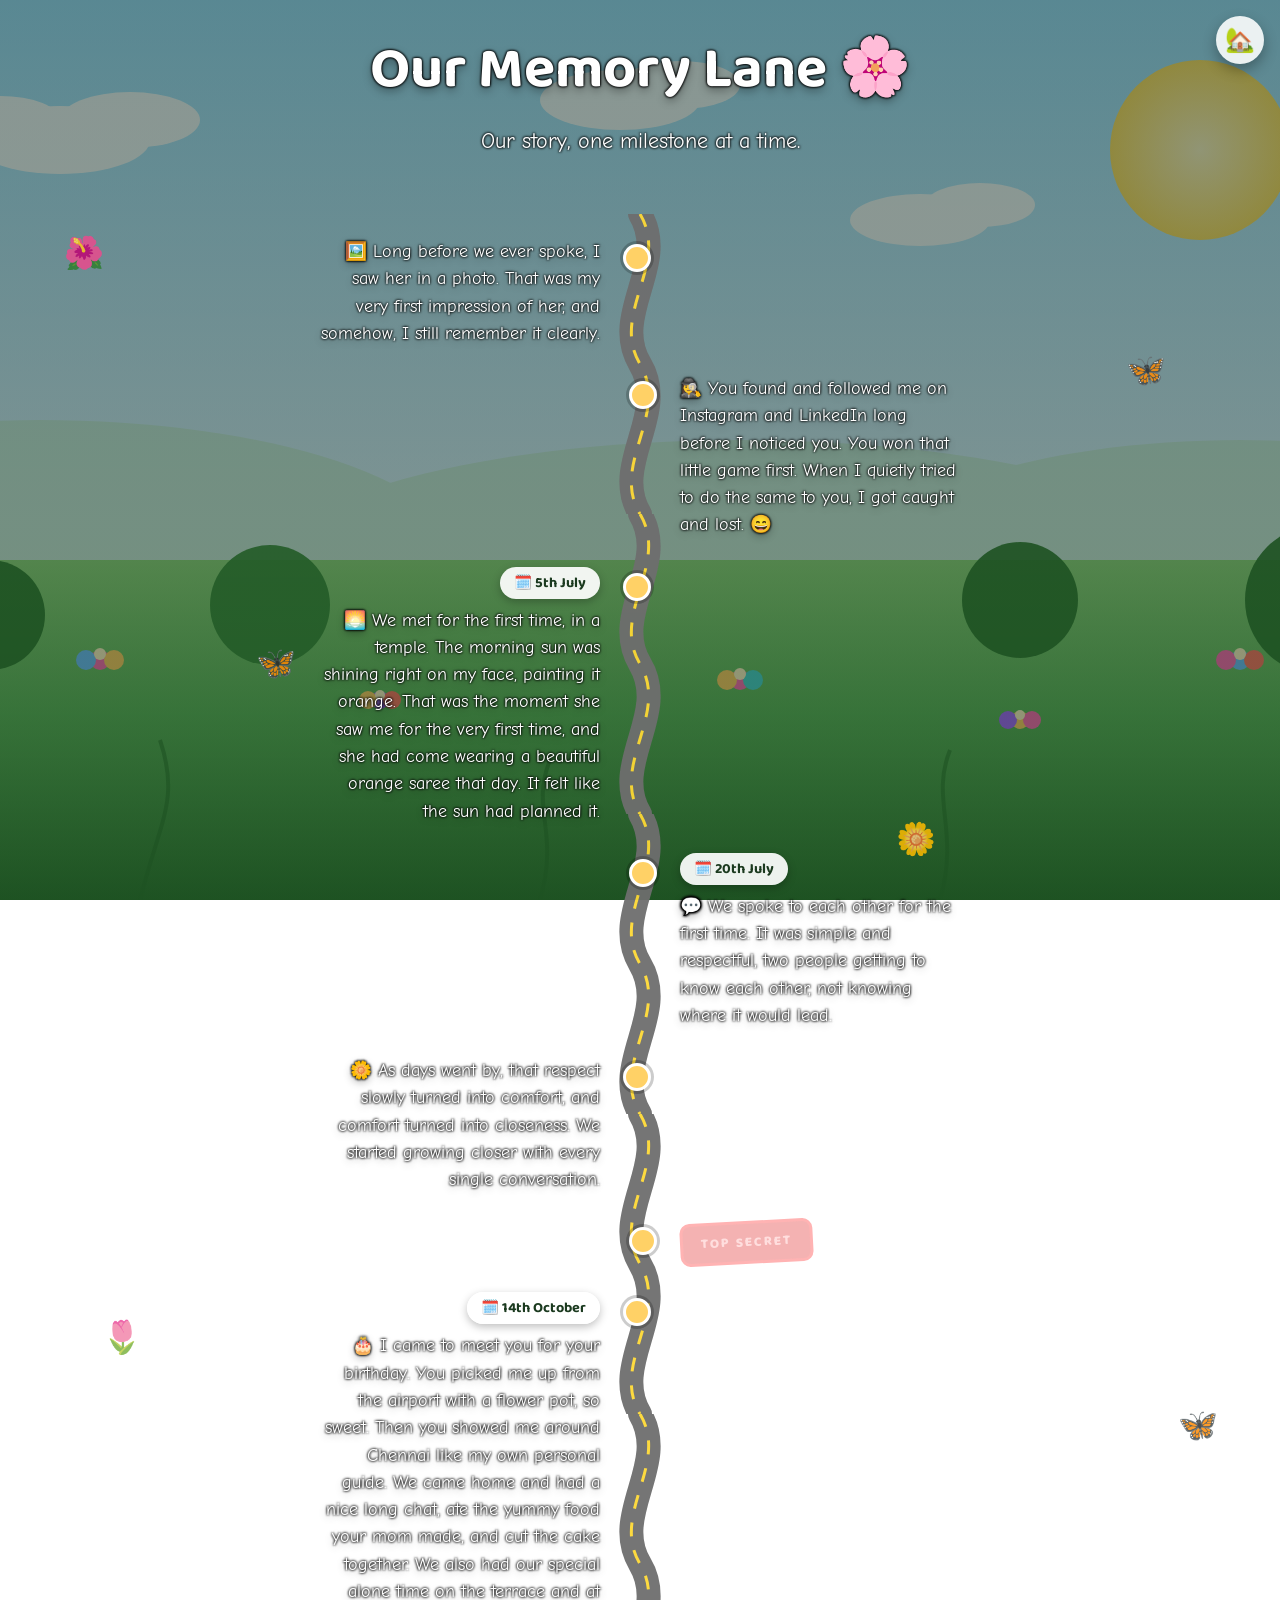
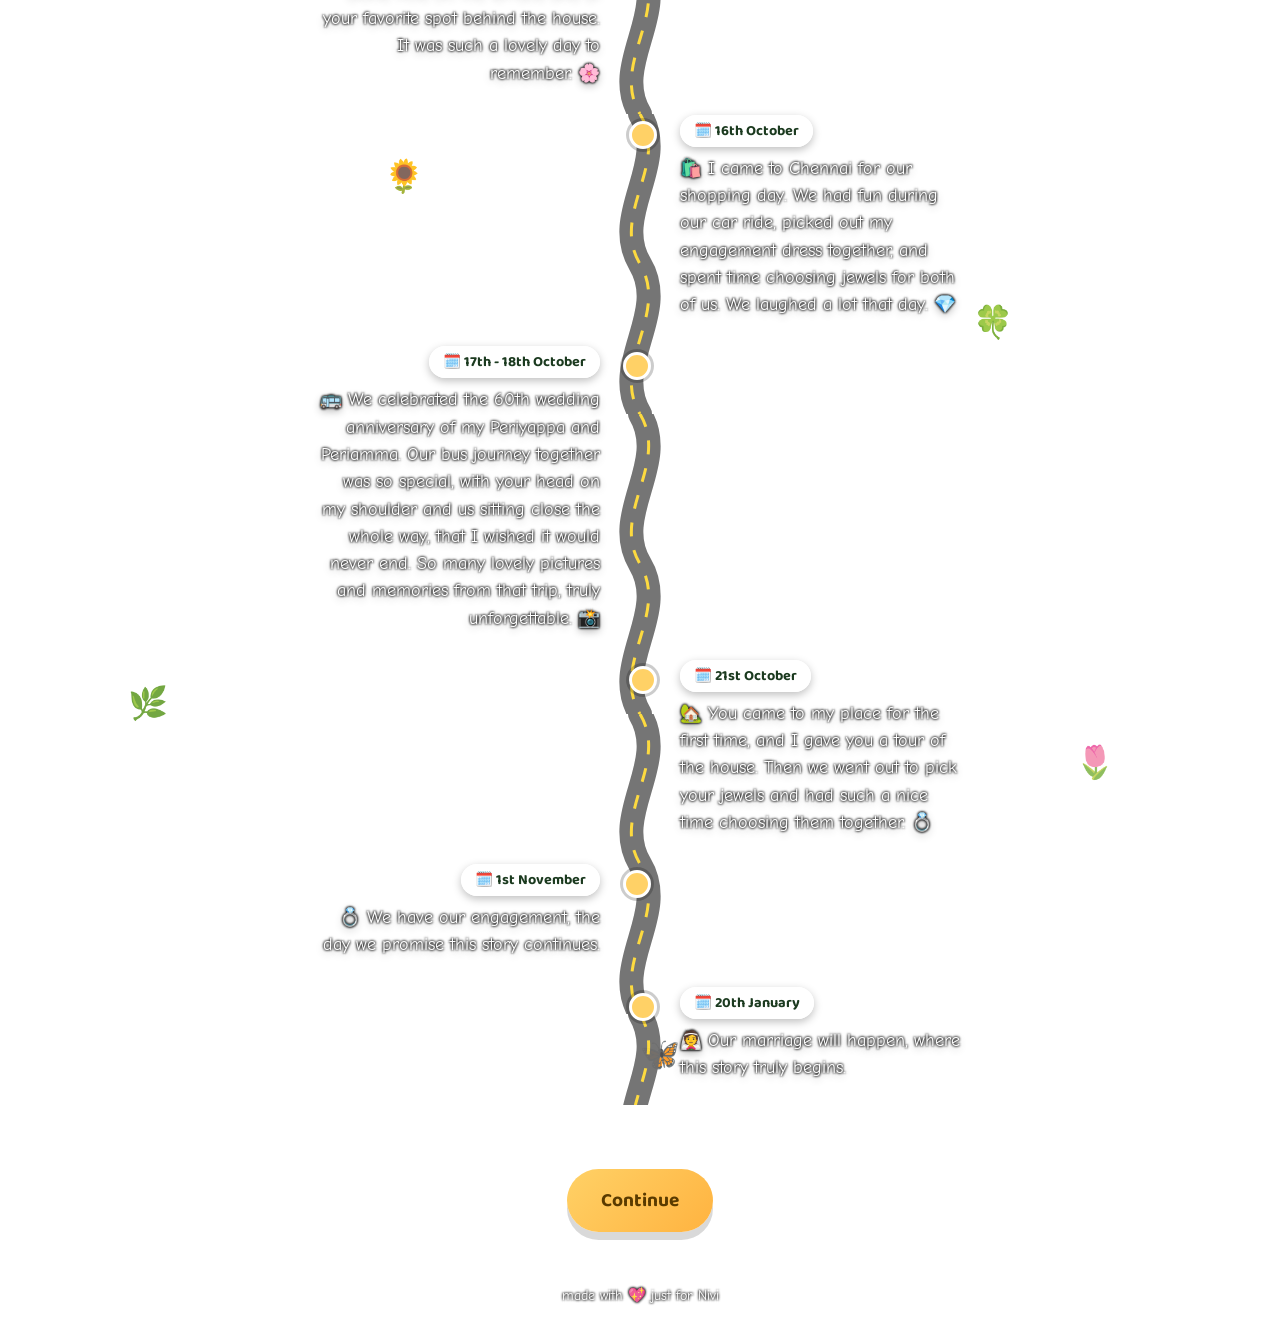
==== commit a75e69c9: "Add 17th-18th October timeline entry for Periyappa and Periamma's 60th anniversary trip" ====
--- a/memories.html
+++ b/memories.html
@@ -96,6 +96,13 @@
 
     <div class="timeline-item">
       <div class="timeline-content">
+        <span class="timeline-date">🗓️ 17th - 18th October</span>
+        <p>🚌 We celebrated the 60th wedding anniversary of my Periyappa and Periamma. Our bus journey together was so special, with your head on my shoulder and us sitting close the whole way, that I wished it would never end. So many lovely pictures and memories from that trip, truly unforgettable. 📸</p>
+      </div>
+    </div>
+
+    <div class="timeline-item">
+      <div class="timeline-content">
         <span class="timeline-date">🗓️ 21st October</span>
         <p>🏡 You came to my place for the first time, and I gave you a tour of the house. Then we went out to pick your jewels and had such a nice time choosing them together. 💍</p>
       </div>
